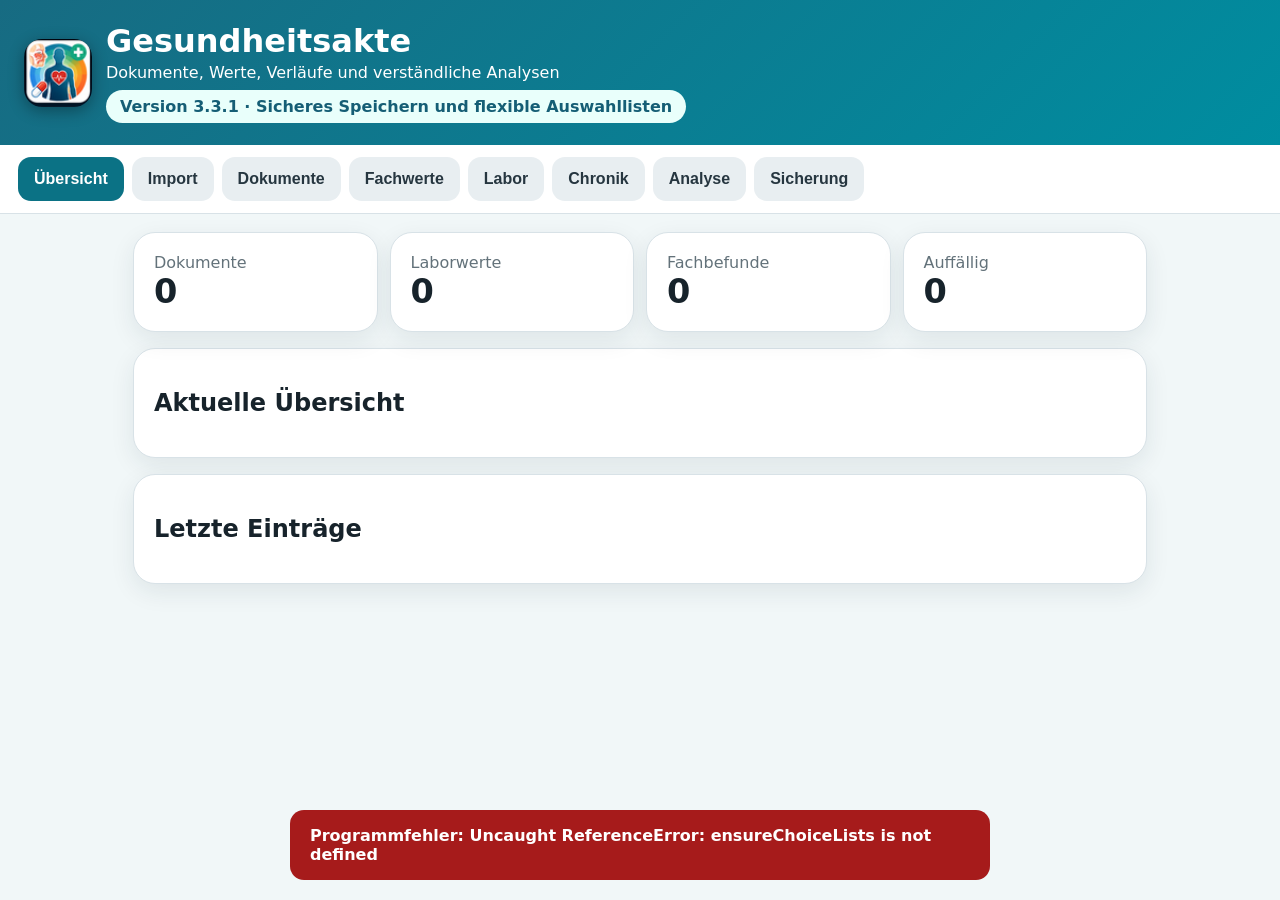
==== index.html @ 8f741c4a "Add files via upload" ====
<!doctype html>
<html lang="de">
<head>
<meta charset="utf-8">
<meta name="viewport" content="width=device-width,initial-scale=1,viewport-fit=cover">
<meta name="theme-color" content="#0b7285">
<meta name="description" content="Persönliche Gesundheitsakte für Befunde, Laborwerte, Fachwerte, Verläufe und Arztgespräche.">
<title>Gesundheitsakte 3.3.1</title>
<link rel="manifest" href="manifest.webmanifest">
<link rel="icon" href="icon-192.png">
<link rel="apple-touch-icon" href="icon-192.png">
<link rel="stylesheet" href="styles.css">
</head>
<body>
<header class="top">
  <img src="logo-64.png" class="logo" alt="">
  <div><h1>Gesundheitsakte</h1><p>Dokumente, Werte, Verläufe und verständliche Analysen</p>
  <span class="version">Version 3.3.1 · Sicheres Speichern und flexible Auswahllisten</span></div>
</header>

<nav id="tabs" class="tabs" aria-label="Hauptnavigation">
  <button data-page="dashboard" class="active">Übersicht</button>
  <button data-page="import">Import</button>
  <button data-page="documents">Dokumente</button>
  <button data-page="specialties">Fachwerte</button>
  <button data-page="labs">Labor</button>
  <button data-page="timeline">Chronik</button>
  <button data-page="analysis">Analyse</button>
  <button data-page="backup">Sicherung</button>
</nav>

<main>
<section id="dashboard" class="page active">
 <div class="metrics">
  <article><span>Dokumente</span><b id="metricDocuments">0</b></article>
  <article><span>Laborwerte</span><b id="metricLabs">0</b></article>
  <article><span>Fachbefunde</span><b id="metricSpecialties">0</b></article>
  <article><span>Auffällig</span><b id="metricAbnormal">0</b></article>
 </div>
 <article class="card"><h2>Aktuelle Übersicht</h2><div id="dashboardSummary"></div></article>
 <article class="card"><h2>Letzte Einträge</h2><div id="recentItems"></div></article>
</section>

<section id="import" class="page">
 <article class="card import-hero">
  <h2>Dokumente jeglicher Art importieren</h2>
  <p>PDF, Foto, Scan, Textdatei oder mehrere Seiten auswählen. Die App versucht Dokumentart, Fachgebiet, Körperregion, Datum, Aussteller, Diagnosen, Werte, Kosten und Empfehlungen automatisch zu erkennen.</p>
  <input id="fileInput" type="file" accept=".pdf,image/*,.txt,.csv,.json" multiple>
  <div class="options">
   <label><input type="radio" name="bundleMode" value="separate" checked> Jede Datei ist ein Dokument</label>
   <label><input type="radio" name="bundleMode" value="bundle"> Mehrere Dateien gehören zusammen</label>
   <label><input id="saveOriginal" type="checkbox" checked> Original lokal speichern</label>
   <label><input id="takeLabs" type="checkbox" checked> Erkannte Laborwerte übernehmen</label>
  </div>
  <div class="import-note">Cloud-Dateien: Im Android-Dateidialog links OneDrive, Google Drive oder „Eigene Dateien“ auswählen.</div>
 </article>

 <article class="card">
  <div class="section-head"><div><h2>Importstatus</h2><p class="small">Jeder Verarbeitungsschritt wird sichtbar bestätigt.</p></div>
  <button id="clearImport" class="secondary">Anzeige leeren</button></div>
  <ol id="importSteps" class="steps"><li>Bereit – bitte Datei auswählen.</li></ol>
 </article>

 <article class="card">
  <div class="section-head"><div><h2>Erkannte Dokumente</h2><p class="small">Originalbeleg und Erkennung direkt vergleichen, Angaben kontrollieren und bei Bedarf korrigieren.</p></div>
  <span id="pendingCount" class="count-badge">0 vorbereitet</span></div>
  <div id="importResults"><p class="small">Noch keine Datei vorbereitet.</p></div>
 </article>

 <article class="card">
  <h2>Text manuell einfügen</h2>
  <textarea id="manualText" placeholder="Text eines Befundes, einer Rechnung oder eines Arztbriefs hier einfügen."></textarea>
  <button id="manualAnalyse" class="primary">Text erkennen und Vorschau erstellen</button>
 </article>
</section>

<section id="documents" class="page">
 <article class="card">
  <h2>Dokumentenarchiv</h2>
  <div class="two"><input id="documentSearch" placeholder="Suche nach Arzt, Diagnose, Fachgebiet …">
  <select id="documentFilter"><option value="all">Alle Rubriken</option></select></div>
 </article>
 <div id="documentList"></div>
</section>

<section id="specialties" class="page">
 <article class="card">
  <h2>Fachwerte und Fachbefunde</h2>
  <p>Alle Facharztberichte werden angezeigt – auch dann, wenn noch keine Einzelwerte sicher erkannt wurden.</p>
  <div class="actions"><button id="reanalyseAll" class="primary">Alle Befunde neu auswerten</button>
  <button id="showUnassigned" class="secondary">Nicht zugeordnete anzeigen</button></div>
  <div class="two"><select id="specialtyFilter"><option value="all">Alle Fachgebiete</option></select>
  <input id="specialtySearch" placeholder="Visus, Zahn, Schulter, PSA …"></div>
 </article>
 <div id="specialtyList"></div>
 <div id="unassignedList"></div>
</section>

<section id="labs" class="page">
 <article class="card">
  <h2>Laborwerte</h2>
  <div class="two"><input id="labSearch" placeholder="MCV, PSA, Kreatinin …">
  <select id="labNameFilter"><option value="all">Alle Werte</option></select></div>
 </article>

 <article class="card">
  <h2>Neuen Laborwert eintragen</h2>
  <div class="three">
   <div><label>Laborwert</label><input id="newLabName" list="knownLabNames" placeholder="z. B. MCV"></div>
   <div><label>Wert</label><input id="newLabValue" inputmode="decimal" placeholder="z. B. 106"></div>
   <div><label>Einheit</label><input id="newLabUnit" placeholder="z. B. fl"></div>
  </div>
  <datalist id="knownLabNames"></datalist>
  <div class="three">
   <div><label>Untergrenze des Labors</label><input id="newLabMin" inputmode="decimal"></div>
   <div><label>Obergrenze des Labors</label><input id="newLabMax" inputmode="decimal"></div>
   <div><label>Datum</label><input id="newLabDate" type="date"></div>
  </div>
  <label>Notiz</label><input id="newLabNote" placeholder="nüchtern, Medikamente, Beschwerden …">
  <div class="actions">
   <button id="fillReference" class="secondary">Orientierungsbereich übernehmen</button>
   <button id="addLabValue" class="primary">Laborwert speichern</button>
  </div>
  <p class="small">Der Referenzbereich des konkreten Laborberichts hat Vorrang. Die hinterlegten Bereiche sind allgemeine Orientierung und können individuell abweichen.</p>
 </article>

 <div id="labList"></div>

 <article class="card">
  <h2>Zeitlicher Verlauf</h2>
  <select id="trendSelect"></select>
  <canvas id="trendCanvas" width="900" height="320"></canvas>
  <div id="trendText"></div>
 </article>

 <article class="card">
  <h2>Vergleich zweier Labortermine</h2>
  <div class="two">
   <div><label>Älteres Datum</label><select id="compareDateA"></select></div>
   <div><label>Neueres Datum</label><select id="compareDateB"></select></div>
  </div>
  <button id="compareLabs" class="primary full">Unterschiede anzeigen</button>
  <div id="compareOutput"></div>
 </article>

 <article class="card">
  <h2>Orientierungs- und Idealbereiche</h2>
  <div class="two">
   <input id="referenceSearch" placeholder="Wert suchen …">
   <select id="referenceCategory"><option value="all">Alle Kategorien</option></select>
  </div>
  <div id="referenceList"></div>
  <p class="small"><b>Wichtig:</b> „Idealbereich“ bedeutet hier ein allgemeiner günstiger Zielkorridor für Erwachsene, nicht eine persönliche Therapieempfehlung. Alter, Geschlecht, Erkrankungen, Medikamente, Messmethode und Labor können andere Zielwerte erforderlich machen.</p>
 </article>
</section>

<section id="timeline" class="page">
 <article class="card"><h2>Gesundheitschronik</h2><p>Alle Dokumente und Laborwerte chronologisch.</p></article>
 <div id="timelineList"></div>
</section>

<section id="analysis" class="page">
 <article class="card"><h2>Darstellungsform</h2>
  <div id="analysisModes" class="mode-grid">
   <button data-mode="simple" class="active">Einfache Sprache</button>
   <button data-mode="detailed">Ausführlich</button>
   <button data-mode="expanded">Erweitert</button>
   <button data-mode="medical">Medizinisch</button>
   <button data-mode="doctor">Form für den Arzt</button>
   <button data-mode="compact">Arztgespräch kompakt</button>
  </div>
  <select id="analysisDocument"><option value="">Befund auswählen …</option></select>
  <button id="runAnalysis" class="primary full">Analyse erstellen</button>
  <pre id="analysisOutput" class="output">Wähle einen Befund und eine Darstellungsform.</pre>
 </article>
 <article class="card"><h2>Gesundheitsassistent</h2>
  <textarea id="assistantQuestion" placeholder="z. B. Zeige alle Augenbefunde oder erstelle Fragen für den Orthopäden."></textarea>
  <button id="assistantRun" class="primary full">Gesundheitsakte durchsuchen</button>
  <pre id="assistantOutput" class="output"></pre>
 </article>
</section>

<section id="backup" class="page">
 <article class="card"><h2>Sichern und Wiederherstellen</h2>
  <button id="downloadBackup" class="primary full">Komplette Sicherung lokal speichern</button>
  <button id="shareBackup" class="secondary full">Sicherung an OneDrive / Cloud teilen</button>
  <label class="file-label">Sicherung wiederherstellen<input id="restoreBackup" type="file" accept=".json"></label>
  <p id="backupInfo" class="status"></p>
 </article>
 <article class="card"><h2>App-Status</h2><div id="selfTest"></div>
  <button id="forceUpdate" class="secondary full">Programmcache aktualisieren</button>
 </article>
</section>
</main>

<div id="toast" role="status" aria-live="polite"></div>
<script src="storage.js"></script>
<script src="medknowledge.js"></script>
<script src="extractors.js"></script>
<script src="importer.js"></script>
<script src="ui.js"></script>
<script src="reviewer.js"></script>
<script src="labrefs.js"></script>
<script src="app.js"></script>
</body></html>
---- styles.css ----
:root{--brand:#0b7285;--brand2:#155e75;--bg:#f1f7f8;--card:#fff;--ink:#17232b;--muted:#63727a;--line:#d8e2e7;--bad:#b42318;--ok:#18794e;--warn:#b54708;--shadow:0 8px 24px #16313b16}
*{box-sizing:border-box}body{margin:0;font-family:system-ui,-apple-system,Segoe UI,Arial,sans-serif;background:var(--bg);color:var(--ink);padding-bottom:90px}.top{display:flex;gap:14px;align-items:center;padding:22px 24px;background:linear-gradient(135deg,#176b82,#008da0);color:white;position:sticky;top:0;z-index:5}.top h1{margin:0;font-size:2rem}.top p{margin:3px 0}.logo{width:68px;height:68px;border-radius:18px;box-shadow:0 4px 16px #0005}.version{display:inline-block;background:#e9fffb;color:#155e75;border-radius:999px;padding:7px 14px;font-weight:800;margin-top:5px}.tabs{display:flex;overflow:auto;gap:8px;padding:12px 18px;background:#fff;position:sticky;top:112px;z-index:4;border-bottom:1px solid var(--line)}.tabs button,.mode-grid button,button,.file-label{border:0;border-radius:13px;padding:13px 16px;font-weight:800;font-size:1rem;cursor:pointer;background:#e8eef1;color:#263640}.tabs button.active,.mode-grid button.active,.primary{background:var(--brand);color:white}.secondary{background:#e7eef2;color:#213744}.full{width:100%;margin-top:10px}.page{display:none;max-width:1050px;margin:auto;padding:18px}.page.active{display:block}.card,.metrics article{background:var(--card);border:1px solid var(--line);border-radius:22px;padding:20px;box-shadow:var(--shadow);margin-bottom:16px}.metrics{display:grid;grid-template-columns:repeat(4,1fr);gap:12px}.metrics span{color:var(--muted);display:block}.metrics b{font-size:2.1rem}.two{display:grid;grid-template-columns:1fr 1fr;gap:12px}.options{display:grid;grid-template-columns:repeat(2,1fr);gap:10px;margin-top:14px}.options label{background:#f5f8fa;padding:13px;border-radius:13px;border:1px solid var(--line)}input,select,textarea{width:100%;font:inherit;padding:13px;border:1px solid #b9c7ce;border-radius:13px;background:white}textarea{min-height:130px}.actions{display:flex;gap:10px;flex-wrap:wrap}.steps{padding-left:24px}.steps li{padding:6px}.steps .ok{color:var(--ok)}.steps .error{color:var(--bad)}.item{background:white;border:1px solid var(--line);border-radius:18px;padding:16px;margin:12px 0;box-shadow:var(--shadow)}.item h3{margin:0 0 4px}.small,.meta{color:var(--muted);font-size:.92rem}.badge{display:inline-block;border-radius:999px;padding:5px 9px;background:#e0f2fe;color:#075985;font-weight:800;font-size:.8rem}.special-grid{display:grid;grid-template-columns:repeat(2,1fr);gap:10px;margin-top:12px}.special-box{border:1px solid var(--line);padding:13px;border-radius:14px;background:#fbfdfe}.kv{display:flex;justify-content:space-between;gap:10px;padding:5px 0;border-bottom:1px dashed var(--line)}.output{white-space:pre-wrap;background:#f8fafc;border:1px solid var(--line);border-radius:14px;padding:16px;font-family:inherit;line-height:1.55}.mode-grid{display:grid;grid-template-columns:repeat(3,1fr);gap:8px;margin-bottom:14px}.status{padding:12px;border-radius:12px;background:#ecfdf3;color:#166534}.file-label{display:block;text-align:center;background:#e7eef2;margin-top:10px}.file-label input{display:none}#toast{position:fixed;left:20px;right:20px;bottom:20px;max-width:700px;margin:auto;padding:16px 20px;border-radius:14px;background:#174e5b;color:white;font-weight:800;opacity:0;pointer-events:none;transform:translateY(20px);transition:.2s;z-index:20}#toast.show{opacity:1;transform:none}#toast.error{background:#a61b1b}canvas{max-width:100%;background:#fff;border-radius:12px}.duplicate{border:2px solid #f59e0b;background:#fff7ed;border-radius:14px;padding:13px;margin-top:10px}
@media(max-width:720px){.metrics{grid-template-columns:1fr 1fr}.two,.special-grid,.mode-grid{grid-template-columns:1fr}.top{position:relative}.tabs{top:0}.top h1{font-size:1.6rem}.logo{width:58px;height:58px}}
.three{display:grid;grid-template-columns:repeat(3,1fr);gap:12px}.lab-card{border-left:7px solid #94a3b8}.lab-card.ok{border-left-color:#16a34a}.lab-card.low,.lab-card.high{border-left-color:#f97316}.lab-head{display:flex;justify-content:space-between;gap:12px;align-items:flex-start}.lab-value{font-size:1.35rem;font-weight:900}.rangebar{height:14px;border-radius:999px;background:linear-gradient(90deg,#fde68a 0 20%,#bbf7d0 20% 80%,#fed7aa 80%);position:relative;margin:14px 0 8px}.rangebar i{position:absolute;top:-5px;width:5px;height:24px;background:#17232b;border-radius:3px}.reference-card{border:1px solid var(--line);border-radius:15px;padding:14px;margin:9px 0;background:#fbfdfe}.reference-grid{display:grid;grid-template-columns:1fr 1fr;gap:8px}.comparison-table{width:100%;border-collapse:collapse;margin-top:12px}.comparison-table th,.comparison-table td{padding:10px;border-bottom:1px solid var(--line);text-align:left}.delta-up{color:#b45309;font-weight:800}.delta-down{color:#0369a1;font-weight:800}.delta-same{color:#475569}.delete-mini{background:#fee2e2;color:#991b1b;padding:8px 11px}.explanation{background:#f8fafc;border-radius:12px;padding:12px;margin-top:10px;line-height:1.5}
@media(max-width:720px){.three,.reference-grid{grid-template-columns:1fr}}

.import-hero{border-top:7px solid var(--brand)}.import-note{margin-top:12px;padding:11px 13px;background:#ecfeff;border-radius:12px;color:#155e75}
.section-head{display:flex;justify-content:space-between;gap:12px;align-items:flex-start}.count-badge{background:#e0f2fe;color:#075985;padding:7px 11px;border-radius:999px;font-weight:800;white-space:nowrap}
.import-card{padding:0;overflow:hidden}.import-card>summary{list-style:none;cursor:pointer;padding:16px 18px;background:#f8fafc;display:flex;justify-content:space-between;gap:12px;align-items:center}.import-card>summary::-webkit-details-marker{display:none}.import-card[open]>summary{border-bottom:1px solid var(--line)}.import-body{padding:17px}.import-title{font-weight:900}.import-status{display:flex;gap:6px;flex-wrap:wrap;margin-top:5px}.tag{display:inline-block;border-radius:999px;padding:4px 8px;background:#eef2f7;font-size:.78rem;font-weight:800}.tag.new{background:#dcfce7;color:#166534}.tag.duplicate{background:#ffedd5;color:#9a3412}.tag.uncertain{background:#fef3c7;color:#92400e}
.edit-grid{display:grid;grid-template-columns:repeat(2,1fr);gap:10px}.edit-grid .wide{grid-column:1/-1}.field-group{border:1px solid var(--line);border-radius:14px;padding:13px;margin:12px 0}.field-group h4{margin:0 0 10px;color:var(--brand2)}.chip-list{display:flex;gap:6px;flex-wrap:wrap}.chip{background:#e6fffb;color:#115e59;border-radius:999px;padding:5px 9px;font-size:.84rem}.confidence{height:8px;background:#e5e7eb;border-radius:999px;overflow:hidden;margin-top:5px}.confidence i{display:block;height:100%;background:linear-gradient(90deg,#f59e0b,#14b8a6)}.compact-text{max-height:170px;overflow:auto;white-space:pre-wrap;background:#f8fafc;border-radius:12px;padding:12px}.source-list{margin:0;padding-left:20px}.source-list li{margin:4px 0}.dynamic-row{display:grid;grid-template-columns:1.1fr .8fr .7fr auto;gap:7px;align-items:center;margin:6px 0}.dynamic-row button{padding:8px}.review-warning{padding:11px;border-radius:12px;background:#fff7ed;color:#9a3412;margin:10px 0}
@media(max-width:720px){.edit-grid,.dynamic-row{grid-template-columns:1fr}.section-head{display:block}.count-badge{display:inline-block;margin-top:8px}}

.learn-check{display:block;margin-top:14px;padding:10px 12px;background:#f0fdf4;border-radius:12px;color:#166534}.learn-check input{width:auto;margin-right:8px}
.assignment-path{font-weight:800;color:#0f766e}.value-type{display:inline-block;font-size:.78rem;padding:3px 7px;border-radius:999px;background:#e0e7ff;color:#3730a3}

/* Version 3.3.0 – Originalbeleg und Prüfarbeitsplatz */
.document-card{display:block}.document-card-head{display:flex;justify-content:space-between;gap:12px}.review-preview-actions{margin:12px 0}
.review-overlay{position:fixed;inset:0;background:rgba(15,23,42,.72);z-index:5000;display:none;padding:12px}.review-overlay.show{display:flex}
.review-shell{background:#f8fafc;width:min(1500px,100%);height:calc(100vh - 24px);margin:auto;border-radius:18px;overflow:hidden;display:flex;flex-direction:column;box-shadow:0 24px 80px rgba(0,0,0,.35)}
.review-header{display:flex;justify-content:space-between;align-items:center;gap:12px;padding:14px 18px;background:white;border-bottom:1px solid #dbe4ea}.review-header h2{margin:0}
.review-statusbar{display:flex;gap:8px;flex-wrap:wrap;padding:10px 18px;background:#eef6f7;border-bottom:1px solid #dbe4ea}.review-state{font-weight:800;padding:5px 10px;border-radius:999px;background:white}
.review-tabs{display:flex;gap:6px;padding:8px 12px;background:white;border-bottom:1px solid #dbe4ea;overflow-x:auto}.review-tabs button{white-space:nowrap}.review-tabs button.active{background:#0b7285;color:white}
.review-main{flex:1;min-height:0;overflow:hidden}.review-panel{display:none;height:100%;overflow:auto;padding:14px}.review-panel.active{display:block}
.original-toolbar{display:flex;align-items:center;gap:8px;flex-wrap:wrap;background:white;padding:10px;border-radius:12px;margin-bottom:10px;position:sticky;top:0;z-index:3}
.original-layout{display:grid;grid-template-columns:190px 1fr;gap:12px;height:calc(100% - 70px)}.original-thumbs{overflow:auto;background:white;padding:8px;border-radius:12px}
.original-thumb{width:100%;display:flex;align-items:center;gap:8px;margin-bottom:7px;text-align:left;background:#f1f5f9;color:#0f172a}.original-thumb.active{outline:3px solid #0b7285}.original-thumb span{font-weight:900}.original-thumb small{overflow:hidden;text-overflow:ellipsis}
.original-stage{background:#334155;border-radius:12px;min-height:500px;overflow:auto;display:flex;align-items:flex-start;justify-content:center}.pdf-frame{width:100%;height:100%;min-height:720px;border:0;background:white}.pdf-fallback{position:absolute;left:-9999px}
.image-pan{min-width:100%;min-height:100%;display:flex;justify-content:center;align-items:flex-start;padding:20px;overflow:auto}.image-pan img{max-width:100%;transform-origin:top center;box-shadow:0 8px 30px rgba(0,0,0,.35)}
.empty-original,.loading{background:white;border-radius:14px;padding:30px;text-align:center}.file-label.compact{display:inline-flex;width:auto;margin:0;padding:8px 12px}
.review-data-grid{display:grid;grid-template-columns:minmax(0,1fr) 300px;gap:14px}.review-form,.quality-card,.ocr-columns article,.analysis-intro{background:white;border-radius:14px;padding:16px}
.review-field{margin:14px 0;padding:12px;background:#f8fafc;border:1px solid #dbe4ea;border-radius:12px}.review-field-head{display:flex;justify-content:space-between;margin-bottom:7px}.field-confidence{font-size:.8rem;background:#dbeafe;padding:3px 7px;border-radius:999px}.field-source{font-size:.8rem;color:#64748b;margin-top:5px}
.quality-meter{display:grid;grid-template-columns:1fr auto;gap:5px;margin:12px 0}.quality-meter i{grid-column:1/-1;height:9px;border-radius:999px;background:#e2e8f0;overflow:hidden}.quality-meter em{display:block;height:100%;background:#0b7285}
.ocr-columns{display:grid;grid-template-columns:1fr 1fr;gap:14px;height:100%}.ocr-columns article{min-height:0;display:flex;flex-direction:column}.ocr-text{white-space:pre-wrap;overflow:auto;flex:1;background:#f1f5f9;padding:12px;border-radius:10px}.ocr-columns textarea{min-height:500px;flex:1;font-family:ui-monospace,monospace}
.analysis-card{background:white;border:1px solid #dbe4ea;border-radius:14px;margin:12px 0;padding:0}.analysis-card summary{font-weight:900;padding:14px}.analysis-card ul,.analysis-card p{margin:0;padding:0 20px 16px 38px}.analysis-card.warning{border-color:#f59e0b;background:#fffbeb}
.tag.review-reviewed{background:#dcfce7;color:#166534}.tag.review-partial{background:#fef3c7;color:#92400e}.tag.review-unreviewed{background:#fee2e2;color:#991b1b}.tag.review-uncertain{background:#ffedd5;color:#9a3412}
@media(max-width:850px){.review-overlay{padding:0}.review-shell{height:100vh;border-radius:0}.review-header{align-items:flex-start}.review-statusbar{padding:8px 12px}.review-panel{padding:8px}.original-layout{display:block;height:auto}.original-thumbs{display:flex;gap:6px;overflow-x:auto;margin-bottom:8px}.original-thumb{min-width:150px;margin:0}.original-stage{min-height:65vh}.pdf-frame{min-height:70vh}.review-data-grid,.ocr-columns{grid-template-columns:1fr}.quality-card{order:-1}.ocr-columns textarea{min-height:420px}}

.just-saved{outline:4px solid #16a34a;animation:savedPulse 2.5s ease-out}@keyframes savedPulse{0%{transform:scale(.98);background:#dcfce7}100%{transform:scale(1)}}
.review-save-hint{margin-top:8px;padding:8px;background:#eef6ff;border-radius:8px}
input[list]{background-image:linear-gradient(45deg,transparent 50%,#64748b 50%),linear-gradient(135deg,#64748b 50%,transparent 50%);background-position:calc(100% - 16px) 50%,calc(100% - 11px) 50%;background-size:5px 5px,5px 5px;background-repeat:no-repeat;padding-right:30px}
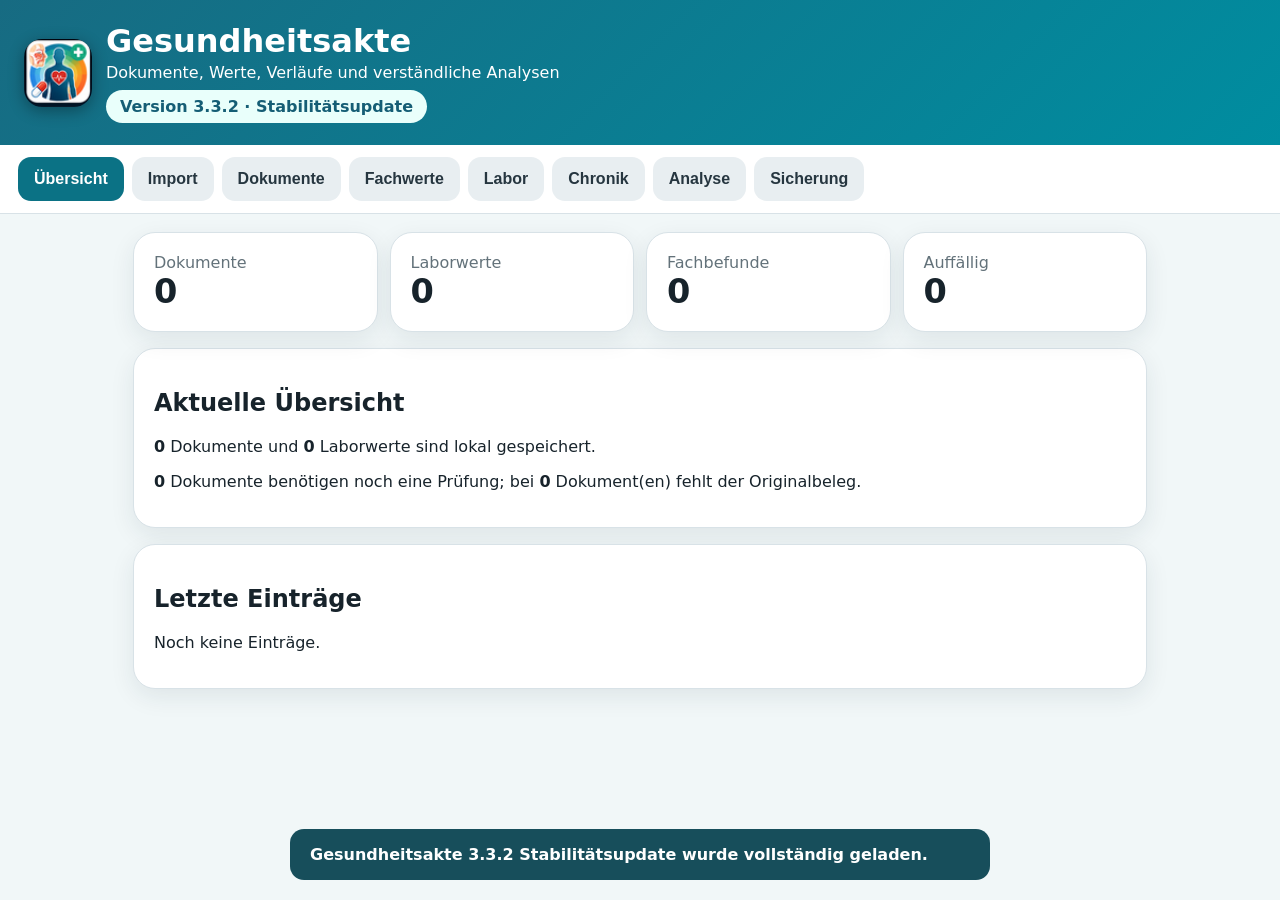
==== commit 4bb07f42: "Add files via upload" ====
--- a/index.html
+++ b/index.html
@@ -5,7 +5,7 @@
 <meta name="viewport" content="width=device-width,initial-scale=1,viewport-fit=cover">
 <meta name="theme-color" content="#0b7285">
 <meta name="description" content="Persönliche Gesundheitsakte für Befunde, Laborwerte, Fachwerte, Verläufe und Arztgespräche.">
-<title>Gesundheitsakte 3.3.1</title>
+<title>Gesundheitsakte 3.3.2</title>
 <link rel="manifest" href="manifest.webmanifest">
 <link rel="icon" href="icon-192.png">
 <link rel="apple-touch-icon" href="icon-192.png">
@@ -15,7 +15,7 @@
 <header class="top">
   <img src="logo-64.png" class="logo" alt="">
   <div><h1>Gesundheitsakte</h1><p>Dokumente, Werte, Verläufe und verständliche Analysen</p>
-  <span class="version">Version 3.3.1 · Sicheres Speichern und flexible Auswahllisten</span></div>
+  <span class="version">Version 3.3.2 · Stabilitätsupdate</span></div>
 </header>
 
 <nav id="tabs" class="tabs" aria-label="Hauptnavigation">
--- a/styles.css
+++ b/styles.css
@@ -38,3 +38,5 @@
 .just-saved{outline:4px solid #16a34a;animation:savedPulse 2.5s ease-out}@keyframes savedPulse{0%{transform:scale(.98);background:#dcfce7}100%{transform:scale(1)}}
 .review-save-hint{margin-top:8px;padding:8px;background:#eef6ff;border-radius:8px}
 input[list]{background-image:linear-gradient(45deg,transparent 50%,#64748b 50%),linear-gradient(135deg,#64748b 50%,transparent 50%);background-position:calc(100% - 16px) 50%,calc(100% - 11px) 50%;background-size:5px 5px,5px 5px;background-repeat:no-repeat;padding-right:30px}
+
+.error-console{margin-top:16px;background:#fff;border:1px solid #fecaca;border-radius:14px;padding:12px}.error-console summary{font-weight:800;color:#991b1b}.error-console pre{white-space:pre-wrap;max-height:320px;overflow:auto;background:#fff7f7;padding:10px;border-radius:10px;font-size:.8rem}.just-saved{outline:4px solid #0b7285;animation:savedPulse 1.7s ease-out}@keyframes savedPulse{0%{transform:scale(.98)}45%{transform:scale(1.01)}100%{transform:scale(1)}}
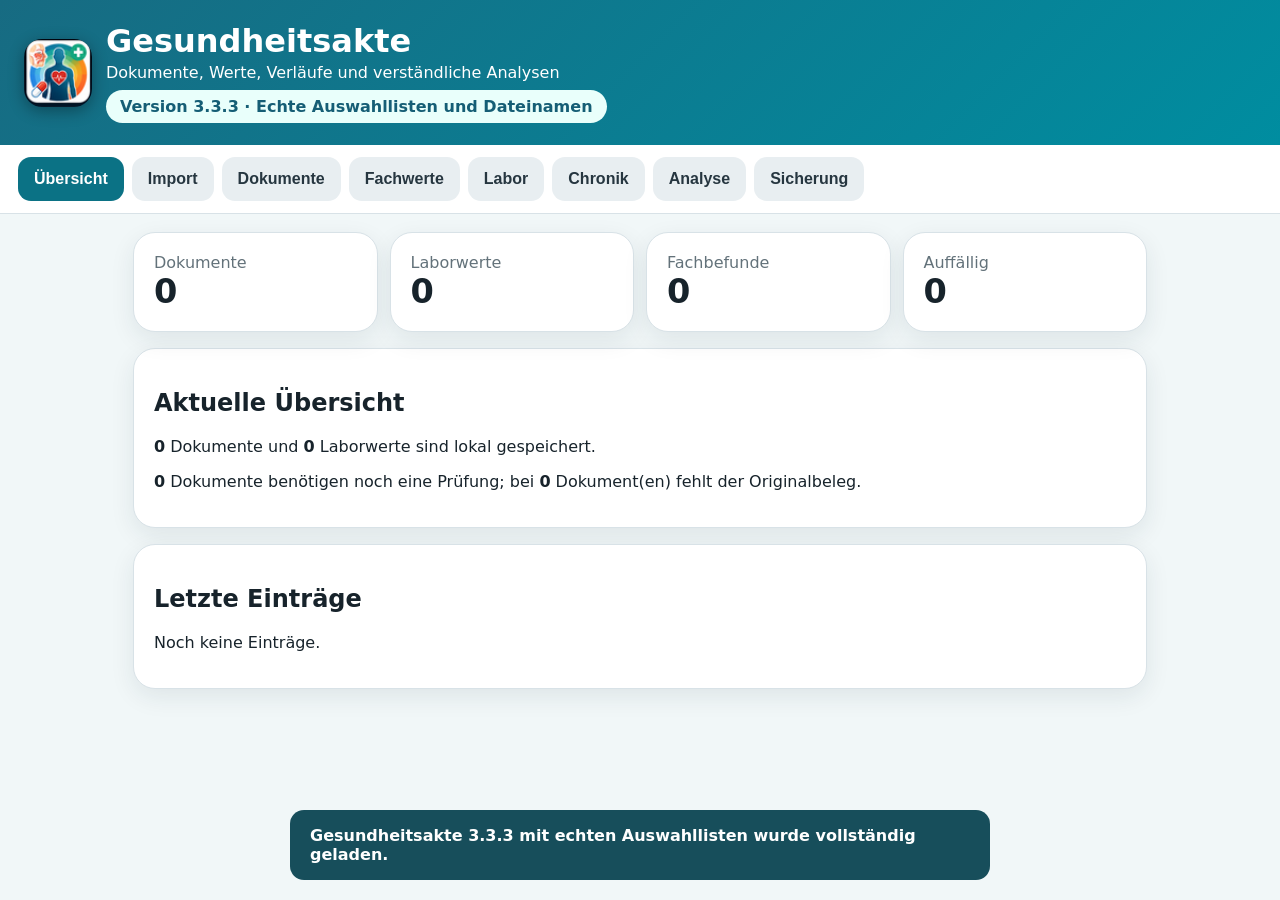
==== commit 1a3629b5: "Add files via upload" ====
--- a/index.html
+++ b/index.html
@@ -5,7 +5,7 @@
 <meta name="viewport" content="width=device-width,initial-scale=1,viewport-fit=cover">
 <meta name="theme-color" content="#0b7285">
 <meta name="description" content="Persönliche Gesundheitsakte für Befunde, Laborwerte, Fachwerte, Verläufe und Arztgespräche.">
-<title>Gesundheitsakte 3.3.2</title>
+<title>Gesundheitsakte 3.3.3</title>
 <link rel="manifest" href="manifest.webmanifest">
 <link rel="icon" href="icon-192.png">
 <link rel="apple-touch-icon" href="icon-192.png">
@@ -15,7 +15,7 @@
 <header class="top">
   <img src="logo-64.png" class="logo" alt="">
   <div><h1>Gesundheitsakte</h1><p>Dokumente, Werte, Verläufe und verständliche Analysen</p>
-  <span class="version">Version 3.3.2 · Stabilitätsupdate</span></div>
+  <span class="version">Version 3.3.3 · Echte Auswahllisten und Dateinamen</span></div>
 </header>
 
 <nav id="tabs" class="tabs" aria-label="Hauptnavigation">
@@ -199,6 +199,7 @@
 <script src="extractors.js"></script>
 <script src="importer.js"></script>
 <script src="ui.js"></script>
+<script src="choices.js"></script>
 <script src="reviewer.js"></script>
 <script src="labrefs.js"></script>
 <script src="app.js"></script>
--- a/styles.css
+++ b/styles.css
@@ -40,3 +40,7 @@
 input[list]{background-image:linear-gradient(45deg,transparent 50%,#64748b 50%),linear-gradient(135deg,#64748b 50%,transparent 50%);background-position:calc(100% - 16px) 50%,calc(100% - 11px) 50%;background-size:5px 5px,5px 5px;background-repeat:no-repeat;padding-right:30px}
 
 .error-console{margin-top:16px;background:#fff;border:1px solid #fecaca;border-radius:14px;padding:12px}.error-console summary{font-weight:800;color:#991b1b}.error-console pre{white-space:pre-wrap;max-height:320px;overflow:auto;background:#fff7f7;padding:10px;border-radius:10px;font-size:.8rem}.just-saved{outline:4px solid #0b7285;animation:savedPulse 1.7s ease-out}@keyframes savedPulse{0%{transform:scale(.98)}45%{transform:scale(1.01)}100%{transform:scale(1)}}
+/* 3.3.3: echte Auswahllisten */
+.flex-choice{display:grid;gap:7px}.flex-choice select,.flex-choice input{width:100%}
+.flex-choice input[hidden]{display:none!important}
+select[data-region-target]{margin-bottom:8px}
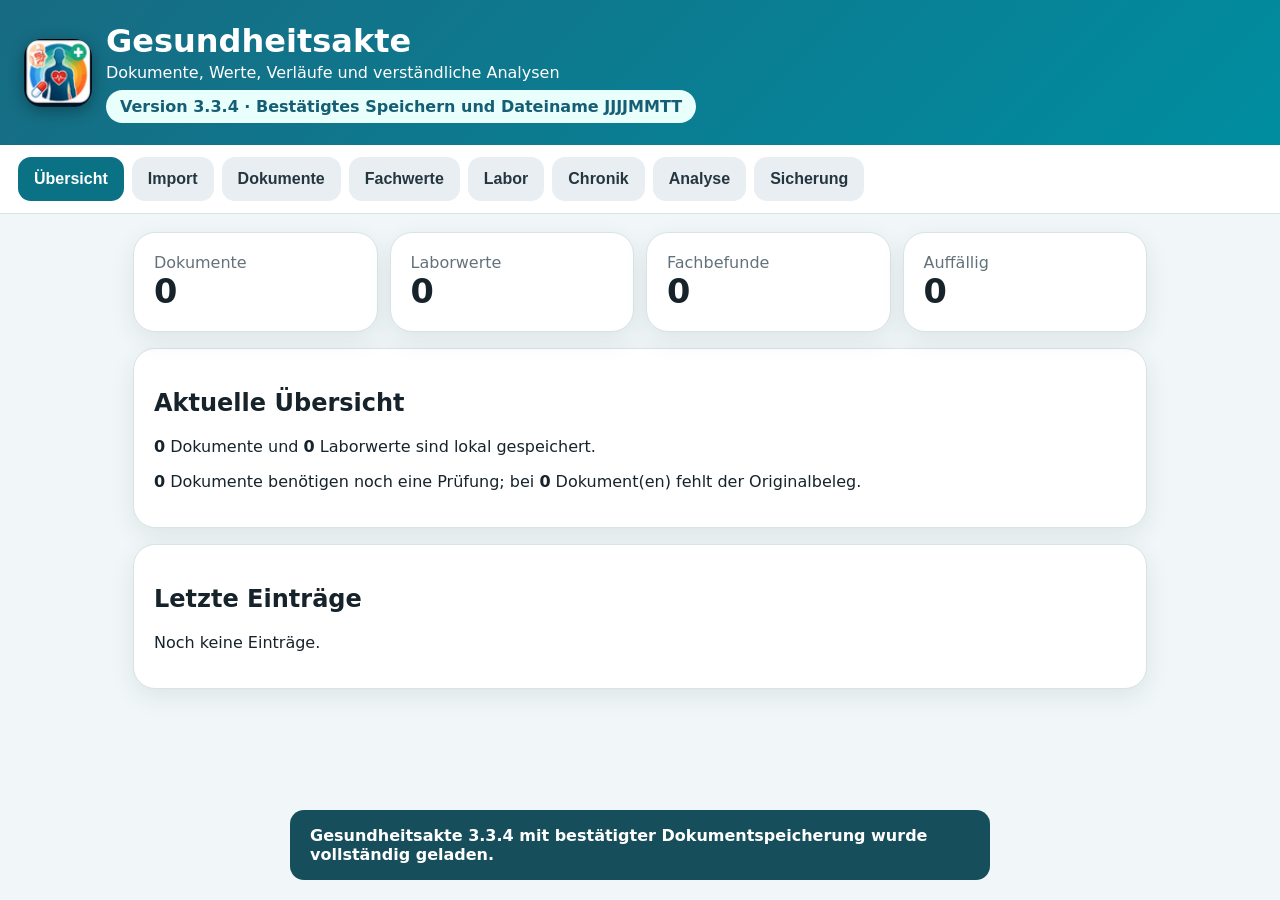
==== commit f504d3b1: "Add files via upload" ====
--- a/index.html
+++ b/index.html
@@ -5,7 +5,7 @@
 <meta name="viewport" content="width=device-width,initial-scale=1,viewport-fit=cover">
 <meta name="theme-color" content="#0b7285">
 <meta name="description" content="Persönliche Gesundheitsakte für Befunde, Laborwerte, Fachwerte, Verläufe und Arztgespräche.">
-<title>Gesundheitsakte 3.3.3</title>
+<title>Gesundheitsakte 3.3.4</title>
 <link rel="manifest" href="manifest.webmanifest">
 <link rel="icon" href="icon-192.png">
 <link rel="apple-touch-icon" href="icon-192.png">
@@ -15,7 +15,7 @@
 <header class="top">
   <img src="logo-64.png" class="logo" alt="">
   <div><h1>Gesundheitsakte</h1><p>Dokumente, Werte, Verläufe und verständliche Analysen</p>
-  <span class="version">Version 3.3.3 · Echte Auswahllisten und Dateinamen</span></div>
+  <span class="version">Version 3.3.4 · Bestätigtes Speichern und Dateiname JJJJMMTT</span></div>
 </header>
 
 <nav id="tabs" class="tabs" aria-label="Hauptnavigation">
--- a/styles.css
+++ b/styles.css
@@ -44,3 +44,7 @@
 .flex-choice{display:grid;gap:7px}.flex-choice select,.flex-choice input{width:100%}
 .flex-choice input[hidden]{display:none!important}
 select[data-region-target]{margin-bottom:8px}
+
+.save-receipt{display:flex;justify-content:space-between;align-items:center;gap:12px;padding:16px 18px;margin:0 0 14px;border:2px solid #16a34a;border-radius:14px;background:#ecfdf5;color:#14532d;box-shadow:0 8px 22px rgba(22,163,74,.16)}
+.save-receipt b{font-size:1.05rem}.save-receipt span{overflow-wrap:anywhere}
+@media(max-width:650px){.save-receipt{align-items:flex-start;flex-direction:column}.save-receipt button{width:100%}}
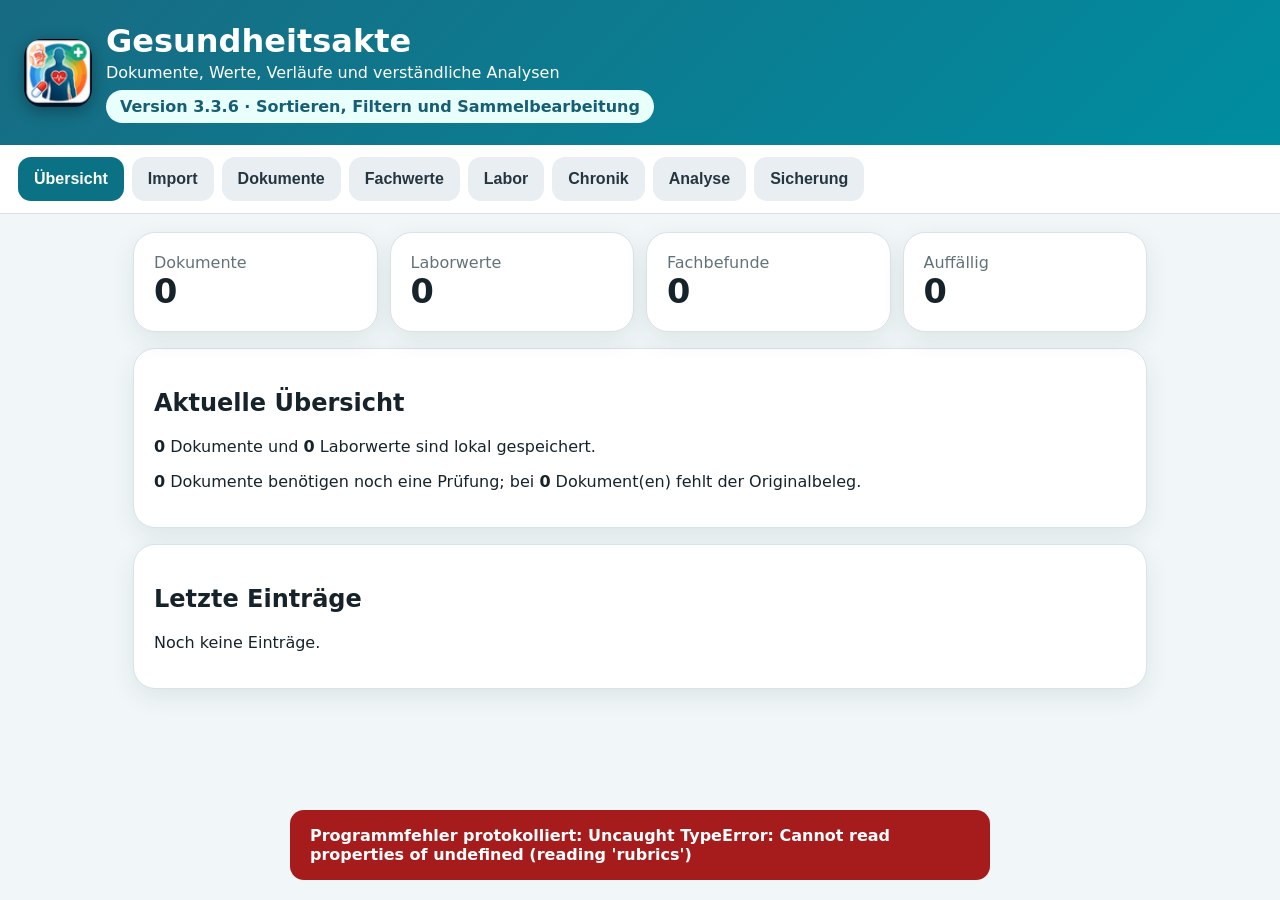
==== commit 843d74d0: "Add files via upload" ====
--- a/index.html
+++ b/index.html
@@ -5,7 +5,7 @@
 <meta name="viewport" content="width=device-width,initial-scale=1,viewport-fit=cover">
 <meta name="theme-color" content="#0b7285">
 <meta name="description" content="Persönliche Gesundheitsakte für Befunde, Laborwerte, Fachwerte, Verläufe und Arztgespräche.">
-<title>Gesundheitsakte 3.3.4</title>
+<title>Gesundheitsakte 3.3.6</title>
 <link rel="manifest" href="manifest.webmanifest">
 <link rel="icon" href="icon-192.png">
 <link rel="apple-touch-icon" href="icon-192.png">
@@ -15,7 +15,7 @@
 <header class="top">
   <img src="logo-64.png" class="logo" alt="">
   <div><h1>Gesundheitsakte</h1><p>Dokumente, Werte, Verläufe und verständliche Analysen</p>
-  <span class="version">Version 3.3.4 · Bestätigtes Speichern und Dateiname JJJJMMTT</span></div>
+  <span class="version">Version 3.3.6 · Sortieren, Filtern und Sammelbearbeitung</span></div>
 </header>
 
 <nav id="tabs" class="tabs" aria-label="Hauptnavigation">
@@ -75,10 +75,44 @@
 </section>
 
 <section id="documents" class="page">
- <article class="card">
+ <article class="card archive-controls">
   <h2>Dokumentenarchiv</h2>
-  <div class="two"><input id="documentSearch" placeholder="Suche nach Arzt, Diagnose, Fachgebiet …">
-  <select id="documentFilter"><option value="all">Alle Rubriken</option></select></div>
+  <div class="archive-filter-grid">
+   <input id="documentSearch" placeholder="Suche nach Arzt, Diagnose, Fachgebiet …">
+   <select id="documentFilter"><option value="all">Alle Rubriken</option></select>
+   <select id="documentStatusFilter">
+    <option value="all">Alle Prüfstatus</option>
+    <option value="unreviewed">Ungeprüft</option>
+    <option value="partial">Teilweise geprüft</option>
+    <option value="reviewed">Geprüft</option>
+    <option value="uncertain">OCR unsicher</option>
+   </select>
+   <select id="documentOriginalFilter">
+    <option value="all">Original vorhanden oder fehlend</option>
+    <option value="present">Nur mit Original</option>
+    <option value="missing">Nur ohne Original</option>
+   </select>
+   <select id="documentFavoriteFilter">
+    <option value="all">Alle Dokumente</option>
+    <option value="favorites">Nur Favoriten</option>
+   </select>
+   <select id="documentSort">
+    <option value="date-desc">Datum: neueste zuerst</option>
+    <option value="date-asc">Datum: älteste zuerst</option>
+    <option value="name-asc">Name: A–Z</option>
+    <option value="name-desc">Name: Z–A</option>
+    <option value="specialty-asc">Fachgebiet: A–Z</option>
+    <option value="type-asc">Dokumentart: A–Z</option>
+   </select>
+  </div>
+  <div class="archive-bulkbar">
+   <label><input id="selectAllDocuments" type="checkbox"> Alle sichtbaren auswählen</label>
+   <span id="selectedDocumentCount">0 ausgewählt</span>
+   <select id="bulkRubric"><option value="">Rubrik für Auswahl …</option></select>
+   <button id="bulkApplyRubric" class="secondary">Rubrik ändern</button>
+   <button id="bulkMarkReviewed" class="secondary">Als geprüft markieren</button>
+   <button id="bulkDelete" class="danger">Auswahl löschen</button>
+  </div>
  </article>
  <div id="documentList"></div>
 </section>
--- a/styles.css
+++ b/styles.css
@@ -48,3 +48,34 @@
 .save-receipt{display:flex;justify-content:space-between;align-items:center;gap:12px;padding:16px 18px;margin:0 0 14px;border:2px solid #16a34a;border-radius:14px;background:#ecfdf5;color:#14532d;box-shadow:0 8px 22px rgba(22,163,74,.16)}
 .save-receipt b{font-size:1.05rem}.save-receipt span{overflow-wrap:anywhere}
 @media(max-width:650px){.save-receipt{align-items:flex-start;flex-direction:column}.save-receipt button{width:100%}}
+
+/* Version 3.3.5 – gleich große, aufklappbare Dokumentkacheln */
+.document-grid{display:grid;grid-template-columns:repeat(2,minmax(0,1fr));gap:14px;align-items:start}
+.document-grid .document-card{margin:0;display:flex;flex-direction:column;min-width:0;transition:min-height .2s ease,box-shadow .2s ease}
+.document-card-collapsed{height:390px;overflow:hidden}
+.document-card-expanded{min-height:390px;height:auto;overflow:visible;grid-row:span 2}
+.document-title{display:-webkit-box;-webkit-line-clamp:2;-webkit-box-orient:vertical;overflow:hidden;overflow-wrap:anywhere;min-height:2.7em}
+.document-summary{display:-webkit-box;-webkit-line-clamp:3;-webkit-box-orient:vertical;overflow:hidden;line-height:1.45;min-height:4.1em;margin:14px 0 8px}
+.document-more-content{display:none;border-top:1px solid var(--line);padding-top:12px;margin-top:5px}
+.document-card-expanded .document-more-content{display:block}
+.document-detail-block{margin:0 0 12px}.document-detail-block b{color:var(--brand2)}.document-detail-block ul{margin:6px 0 0;padding-left:20px}.document-detail-block li{margin:4px 0}
+.document-card-footer{margin-top:auto;padding-top:10px}.more-button{width:100%;margin-bottom:9px;padding:9px 12px}
+.document-actions{align-items:stretch}.document-actions button{flex:1 1 145px;padding:10px 11px;font-size:.9rem}
+.document-card-expanded .document-summary{-webkit-line-clamp:unset;display:block;min-height:0}
+@media(max-width:760px){
+ .document-grid{grid-template-columns:1fr}
+ .document-card-collapsed{height:405px}
+ .document-card-expanded{min-height:405px}
+}
+
+/* Version 3.3.6 – Archivsortierung, Filter und Sammelbearbeitung */
+.archive-filter-grid{display:grid;grid-template-columns:repeat(3,minmax(0,1fr));gap:10px}
+.archive-bulkbar{display:flex;align-items:center;gap:10px;flex-wrap:wrap;margin-top:12px;padding-top:12px;border-top:1px solid var(--line)}
+.archive-bulkbar label{display:flex;align-items:center;gap:7px;margin:0}.archive-bulkbar select{min-width:210px}
+.document-card-tools{display:flex;justify-content:space-between;align-items:center;margin-bottom:8px}
+.document-select-label{display:flex;align-items:center;gap:7px;margin:0;font-size:.88rem;color:var(--muted)}
+.favorite-button{font-size:1.7rem;line-height:1;background:transparent;border:0;padding:2px 7px;color:#64748b}.favorite-button.active{color:#d97706}
+.selected-document{outline:3px solid #0b7285;box-shadow:0 10px 28px rgba(11,114,133,.18)}
+button.danger,.danger{background:#b91c1c;color:white}
+@media(max-width:900px){.archive-filter-grid{grid-template-columns:repeat(2,minmax(0,1fr))}}
+@media(max-width:620px){.archive-filter-grid{grid-template-columns:1fr}.archive-bulkbar>*{width:100%}.archive-bulkbar label{width:auto}.archive-bulkbar select{min-width:0}}
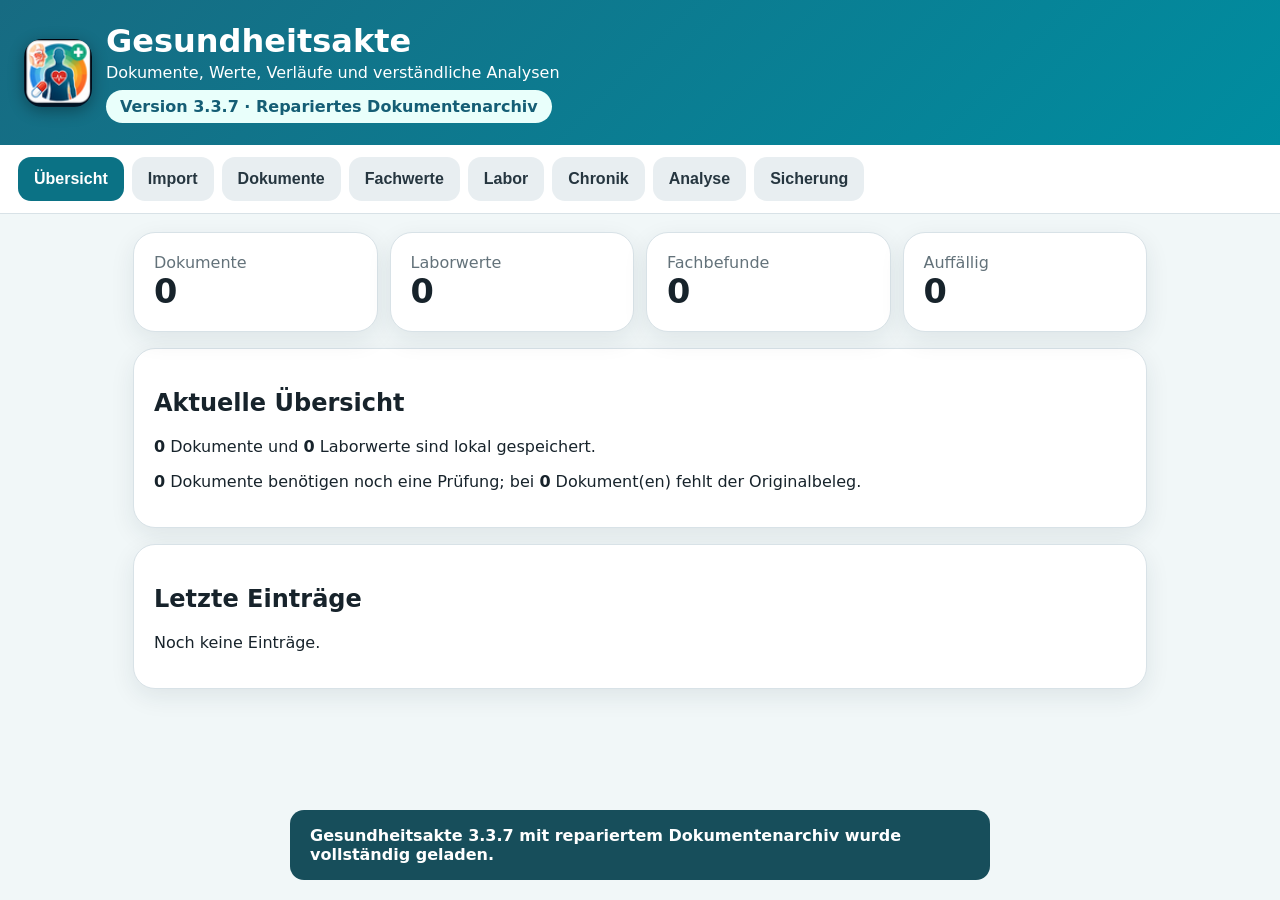
==== commit 47886f1a: "Add files via upload" ====
--- a/index.html
+++ b/index.html
@@ -5,7 +5,7 @@
 <meta name="viewport" content="width=device-width,initial-scale=1,viewport-fit=cover">
 <meta name="theme-color" content="#0b7285">
 <meta name="description" content="Persönliche Gesundheitsakte für Befunde, Laborwerte, Fachwerte, Verläufe und Arztgespräche.">
-<title>Gesundheitsakte 3.3.6</title>
+<title>Gesundheitsakte 3.3.7</title>
 <link rel="manifest" href="manifest.webmanifest">
 <link rel="icon" href="icon-192.png">
 <link rel="apple-touch-icon" href="icon-192.png">
@@ -15,7 +15,7 @@
 <header class="top">
   <img src="logo-64.png" class="logo" alt="">
   <div><h1>Gesundheitsakte</h1><p>Dokumente, Werte, Verläufe und verständliche Analysen</p>
-  <span class="version">Version 3.3.6 · Sortieren, Filtern und Sammelbearbeitung</span></div>
+  <span class="version">Version 3.3.7 · Repariertes Dokumentenarchiv</span></div>
 </header>
 
 <nav id="tabs" class="tabs" aria-label="Hauptnavigation">
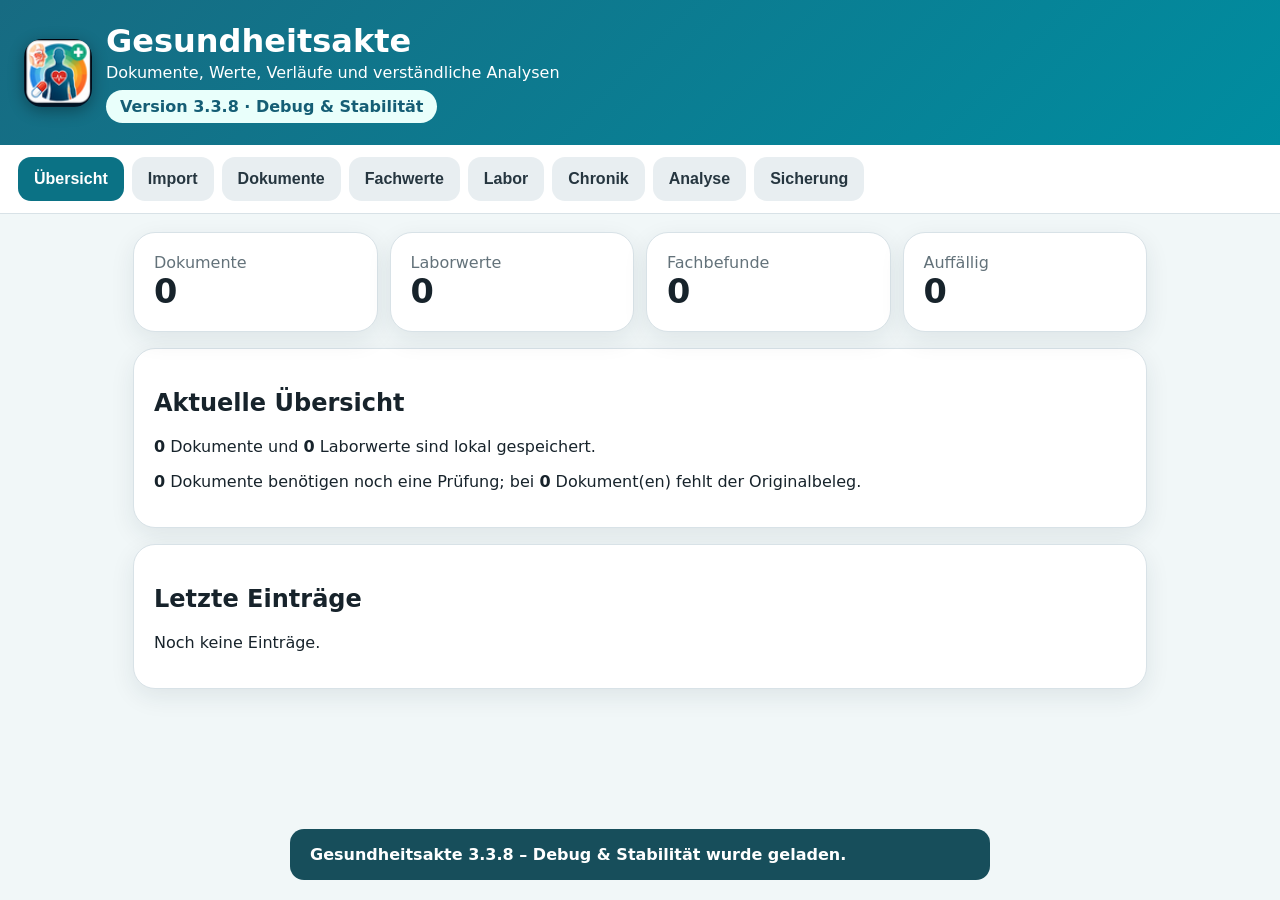
==== commit 0d48c329: "Add files via upload" ====
--- a/index.html
+++ b/index.html
@@ -5,17 +5,17 @@
 <meta name="viewport" content="width=device-width,initial-scale=1,viewport-fit=cover">
 <meta name="theme-color" content="#0b7285">
 <meta name="description" content="Persönliche Gesundheitsakte für Befunde, Laborwerte, Fachwerte, Verläufe und Arztgespräche.">
-<title>Gesundheitsakte 3.3.7</title>
-<link rel="manifest" href="manifest.webmanifest">
+<title>Gesundheitsakte 3.3.8</title>
+<link rel="manifest" href="manifest.webmanifest?v=3.3.8">
 <link rel="icon" href="icon-192.png">
 <link rel="apple-touch-icon" href="icon-192.png">
-<link rel="stylesheet" href="styles.css">
+<link rel="stylesheet" href="styles.css?v=3.3.8">
 </head>
 <body>
 <header class="top">
   <img src="logo-64.png" class="logo" alt="">
   <div><h1>Gesundheitsakte</h1><p>Dokumente, Werte, Verläufe und verständliche Analysen</p>
-  <span class="version">Version 3.3.7 · Repariertes Dokumentenarchiv</span></div>
+  <span class="version">Version 3.3.8 · Debug & Stabilität</span></div>
 </header>
 
 <nav id="tabs" class="tabs" aria-label="Hauptnavigation">
@@ -228,13 +228,14 @@
 </main>
 
 <div id="toast" role="status" aria-live="polite"></div>
-<script src="storage.js"></script>
-<script src="medknowledge.js"></script>
-<script src="extractors.js"></script>
-<script src="importer.js"></script>
-<script src="ui.js"></script>
-<script src="choices.js"></script>
-<script src="reviewer.js"></script>
-<script src="labrefs.js"></script>
-<script src="app.js"></script>
+<script src="storage.js?v=3.3.8"></script>
+<script src="medknowledge.js?v=3.3.8"></script>
+<script src="extractors.js?v=3.3.8"></script>
+<script src="importer.js?v=3.3.8"></script>
+<script src="ui.js?v=3.3.8"></script>
+<script src="choices.js?v=3.3.8"></script>
+<script src="compat.js?v=3.3.8"></script>
+<script src="reviewer.js?v=3.3.8"></script>
+<script src="labrefs.js?v=3.3.8"></script>
+<script src="app.js?v=3.3.8"></script>
 </body></html>
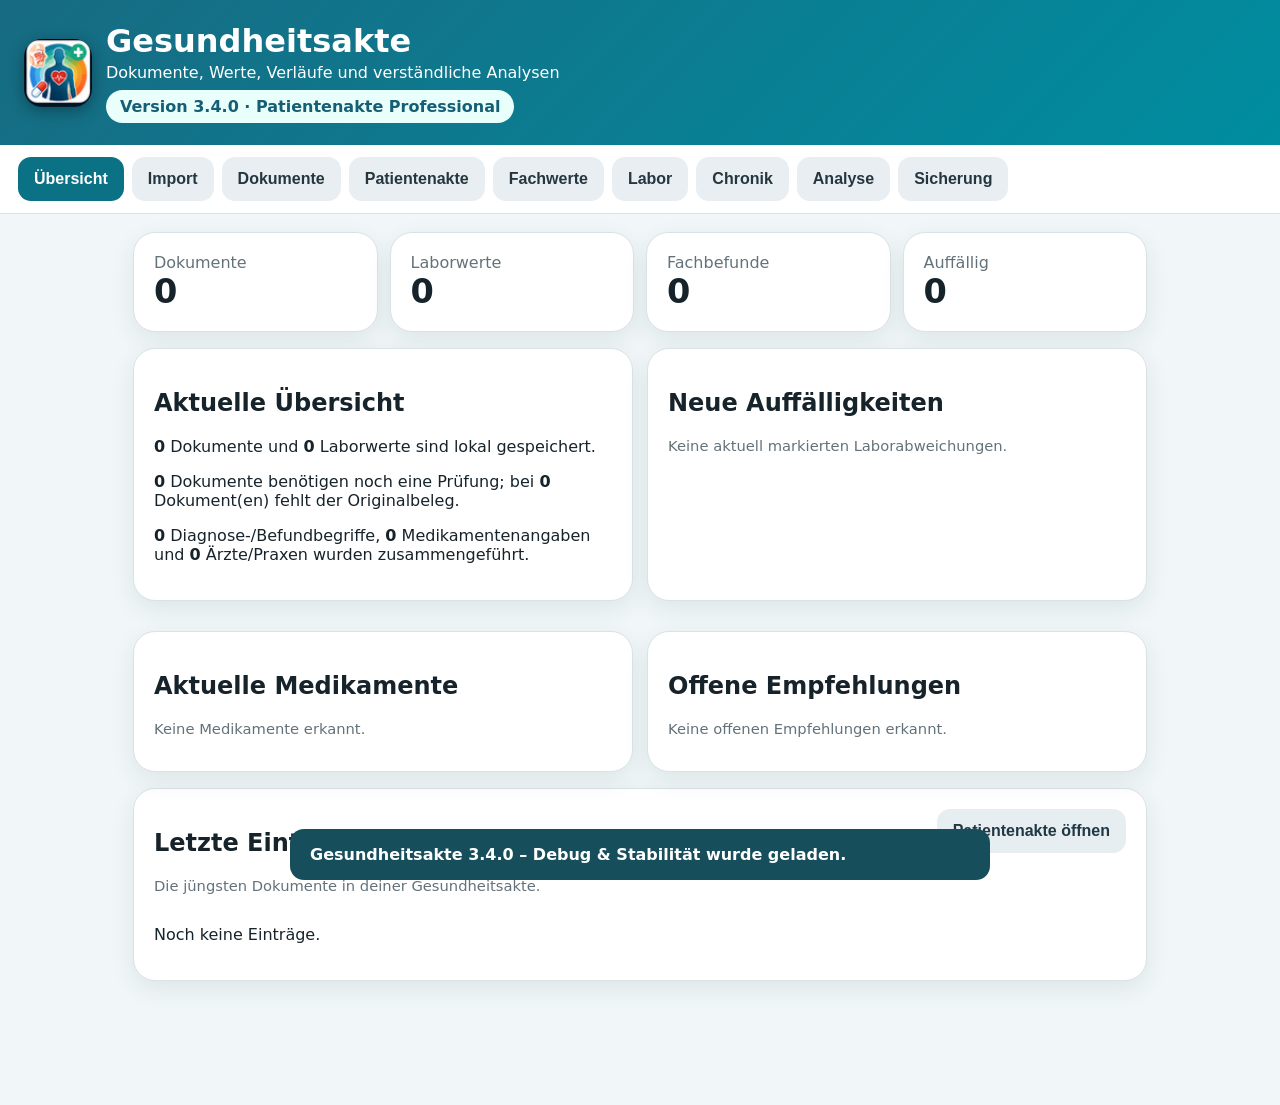
==== commit b4df7408: "Add files via upload" ====
--- a/index.html
+++ b/index.html
@@ -5,23 +5,24 @@
 <meta name="viewport" content="width=device-width,initial-scale=1,viewport-fit=cover">
 <meta name="theme-color" content="#0b7285">
 <meta name="description" content="Persönliche Gesundheitsakte für Befunde, Laborwerte, Fachwerte, Verläufe und Arztgespräche.">
-<title>Gesundheitsakte 3.3.8</title>
-<link rel="manifest" href="manifest.webmanifest?v=3.3.8">
+<title>Gesundheitsakte 3.4.0</title>
+<link rel="manifest" href="manifest.webmanifest?v=3.4.0">
 <link rel="icon" href="icon-192.png">
 <link rel="apple-touch-icon" href="icon-192.png">
-<link rel="stylesheet" href="styles.css?v=3.3.8">
+<link rel="stylesheet" href="styles.css?v=3.4.0">
 </head>
 <body>
 <header class="top">
   <img src="logo-64.png" class="logo" alt="">
   <div><h1>Gesundheitsakte</h1><p>Dokumente, Werte, Verläufe und verständliche Analysen</p>
-  <span class="version">Version 3.3.8 · Debug & Stabilität</span></div>
+  <span class="version">Version 3.4.0 · Patientenakte Professional</span></div>
 </header>
 
 <nav id="tabs" class="tabs" aria-label="Hauptnavigation">
   <button data-page="dashboard" class="active">Übersicht</button>
   <button data-page="import">Import</button>
   <button data-page="documents">Dokumente</button>
+  <button data-page="patientrecord">Patientenakte</button>
   <button data-page="specialties">Fachwerte</button>
   <button data-page="labs">Labor</button>
   <button data-page="timeline">Chronik</button>
@@ -37,8 +38,13 @@
   <article><span>Fachbefunde</span><b id="metricSpecialties">0</b></article>
   <article><span>Auffällig</span><b id="metricAbnormal">0</b></article>
  </div>
- <article class="card"><h2>Aktuelle Übersicht</h2><div id="dashboardSummary"></div></article>
- <article class="card"><h2>Letzte Einträge</h2><div id="recentItems"></div></article>
+ <div class="dashboard-grid">
+  <article class="card"><h2>Aktuelle Übersicht</h2><div id="dashboardSummary"></div></article>
+  <article class="card"><h2>Neue Auffälligkeiten</h2><div id="dashboardAlerts"></div></article>
+  <article class="card"><h2>Aktuelle Medikamente</h2><div id="dashboardMedications"></div></article>
+  <article class="card"><h2>Offene Empfehlungen</h2><div id="dashboardRecommendations"></div></article>
+ </div>
+ <article class="card"><div class="section-head"><div><h2>Letzte Einträge</h2><p class="small">Die jüngsten Dokumente in deiner Gesundheitsakte.</p></div><button class="secondary" id="openPatientRecord">Patientenakte öffnen</button></div><div id="recentItems"></div></article>
 </section>
 
 <section id="import" class="page">
@@ -117,6 +123,23 @@
  <div id="documentList"></div>
 </section>
 
+<section id="patientrecord" class="page">
+ <article class="card patient-record-hero">
+  <h2>Persönliche Patientenakte</h2>
+  <p>Diagnosen, Medikamente, Ärzte, Empfehlungen und zeitlicher Verlauf werden aus den gespeicherten Dokumenten zusammengeführt.</p>
+  <div class="patient-search-row"><input id="patientSearch" placeholder="Gesamte Akte durchsuchen, z. B. Schulter, Basaliom, Ibuprofen …"><button id="patientSearchButton" class="primary">Suchen</button></div>
+  <div id="patientSearchResults"></div>
+ </article>
+ <div class="patient-record-grid">
+  <article class="card"><h2>Diagnosen und Befunde</h2><div id="patientDiagnoses"></div></article>
+  <article class="card"><h2>Medikamente</h2><div id="patientMedications"></div></article>
+  <article class="card"><h2>Ärzte und Praxen</h2><div id="patientDoctors"></div></article>
+  <article class="card"><h2>Empfehlungen und Kontrollen</h2><div id="patientRecommendations"></div></article>
+ </div>
+ <article class="card"><div class="section-head"><div><h2>Gesundheits-Zeitachse</h2><p class="small">Dokumente und Laborwerte chronologisch zusammengeführt.</p></div></div><div id="patientTimeline"></div></article>
+ <article class="card"><h2>Meine Gesundheit zusammenfassen</h2><button id="createHealthSummary" class="primary full">Zusammenfassung erstellen</button><pre id="healthSummaryOutput" class="output">Noch keine Zusammenfassung erstellt.</pre></article>
+</section>
+
 <section id="specialties" class="page">
  <article class="card">
   <h2>Fachwerte und Fachbefunde</h2>
@@ -228,14 +251,15 @@
 </main>
 
 <div id="toast" role="status" aria-live="polite"></div>
-<script src="storage.js?v=3.3.8"></script>
-<script src="medknowledge.js?v=3.3.8"></script>
-<script src="extractors.js?v=3.3.8"></script>
-<script src="importer.js?v=3.3.8"></script>
-<script src="ui.js?v=3.3.8"></script>
-<script src="choices.js?v=3.3.8"></script>
-<script src="compat.js?v=3.3.8"></script>
-<script src="reviewer.js?v=3.3.8"></script>
-<script src="labrefs.js?v=3.3.8"></script>
-<script src="app.js?v=3.3.8"></script>
+<script src="storage.js?v=3.4.0"></script>
+<script src="medknowledge.js?v=3.4.0"></script>
+<script src="extractors.js?v=3.4.0"></script>
+<script src="importer.js?v=3.4.0"></script>
+<script src="ui.js?v=3.4.0"></script>
+<script src="choices.js?v=3.4.0"></script>
+<script src="compat.js?v=3.4.0"></script>
+<script src="reviewer.js?v=3.4.0"></script>
+<script src="healthrecord.js?v=3.4.0"></script>
+<script src="labrefs.js?v=3.4.0"></script>
+<script src="app.js?v=3.4.0"></script>
 </body></html>
--- a/styles.css
+++ b/styles.css
@@ -79,3 +79,74 @@
 button.danger,.danger{background:#b91c1c;color:white}
 @media(max-width:900px){.archive-filter-grid{grid-template-columns:repeat(2,minmax(0,1fr))}}
 @media(max-width:620px){.archive-filter-grid{grid-template-columns:1fr}.archive-bulkbar>*{width:100%}.archive-bulkbar label{width:auto}.archive-bulkbar select{min-width:0}}
+
+/* Version 3.3.9 – vollständige Schaltflächen auf Smartphones */
+.document-grid .document-card{
+  box-sizing:border-box;
+}
+.document-card-collapsed{
+  height:auto !important;
+  min-height:430px;
+  overflow:visible !important;
+}
+.document-card-expanded{
+  height:auto !important;
+  min-height:430px;
+  overflow:visible !important;
+}
+.document-card-footer{
+  margin-top:auto;
+  position:relative;
+  z-index:1;
+}
+.document-actions{
+  display:grid;
+  grid-template-columns:repeat(2,minmax(0,1fr));
+  gap:10px;
+  width:100%;
+}
+.document-actions button{
+  width:100%;
+  min-width:0;
+  min-height:58px;
+  white-space:normal;
+  overflow-wrap:anywhere;
+  line-height:1.15;
+}
+@media(max-width:760px){
+  .document-grid{
+    grid-template-columns:1fr;
+  }
+  .document-card-collapsed,
+  .document-card-expanded{
+    height:auto !important;
+    min-height:0;
+    overflow:visible !important;
+  }
+  .document-summary{
+    min-height:0;
+  }
+  .document-actions{
+    grid-template-columns:repeat(2,minmax(0,1fr));
+  }
+}
+@media(max-width:430px){
+  .document-actions{
+    grid-template-columns:1fr;
+  }
+  .document-actions button{
+    min-height:52px;
+  }
+}
+
+/* Version 3.4.0 – Patientenakte Professional */
+.dashboard-grid,.patient-record-grid{display:grid;grid-template-columns:repeat(2,minmax(0,1fr));gap:14px}
+.patient-record-hero{background:linear-gradient(135deg,#ecfeff,#f8fafc)}
+.patient-search-row{display:grid;grid-template-columns:1fr auto;gap:10px}
+.patient-row,.patient-search-result{display:flex;justify-content:space-between;align-items:flex-start;gap:12px;padding:11px 0;border-bottom:1px solid var(--line)}
+.patient-row:last-child,.patient-search-result:last-child{border-bottom:0}
+.patient-search-result button{flex:0 0 auto}
+.patient-timeline-item{display:grid;grid-template-columns:105px 1fr auto;gap:12px;align-items:center;padding:12px 0;border-bottom:1px solid var(--line)}
+.timeline-year{position:sticky;top:0;background:var(--bg);padding:8px 0;margin:18px 0 0;color:var(--brand2);z-index:1}
+#healthSummaryOutput{white-space:pre-wrap;line-height:1.55}
+@media(max-width:800px){.dashboard-grid,.patient-record-grid{grid-template-columns:1fr}.patient-timeline-item{grid-template-columns:85px 1fr}.patient-timeline-item button{grid-column:2}.patient-search-row{grid-template-columns:1fr}}
